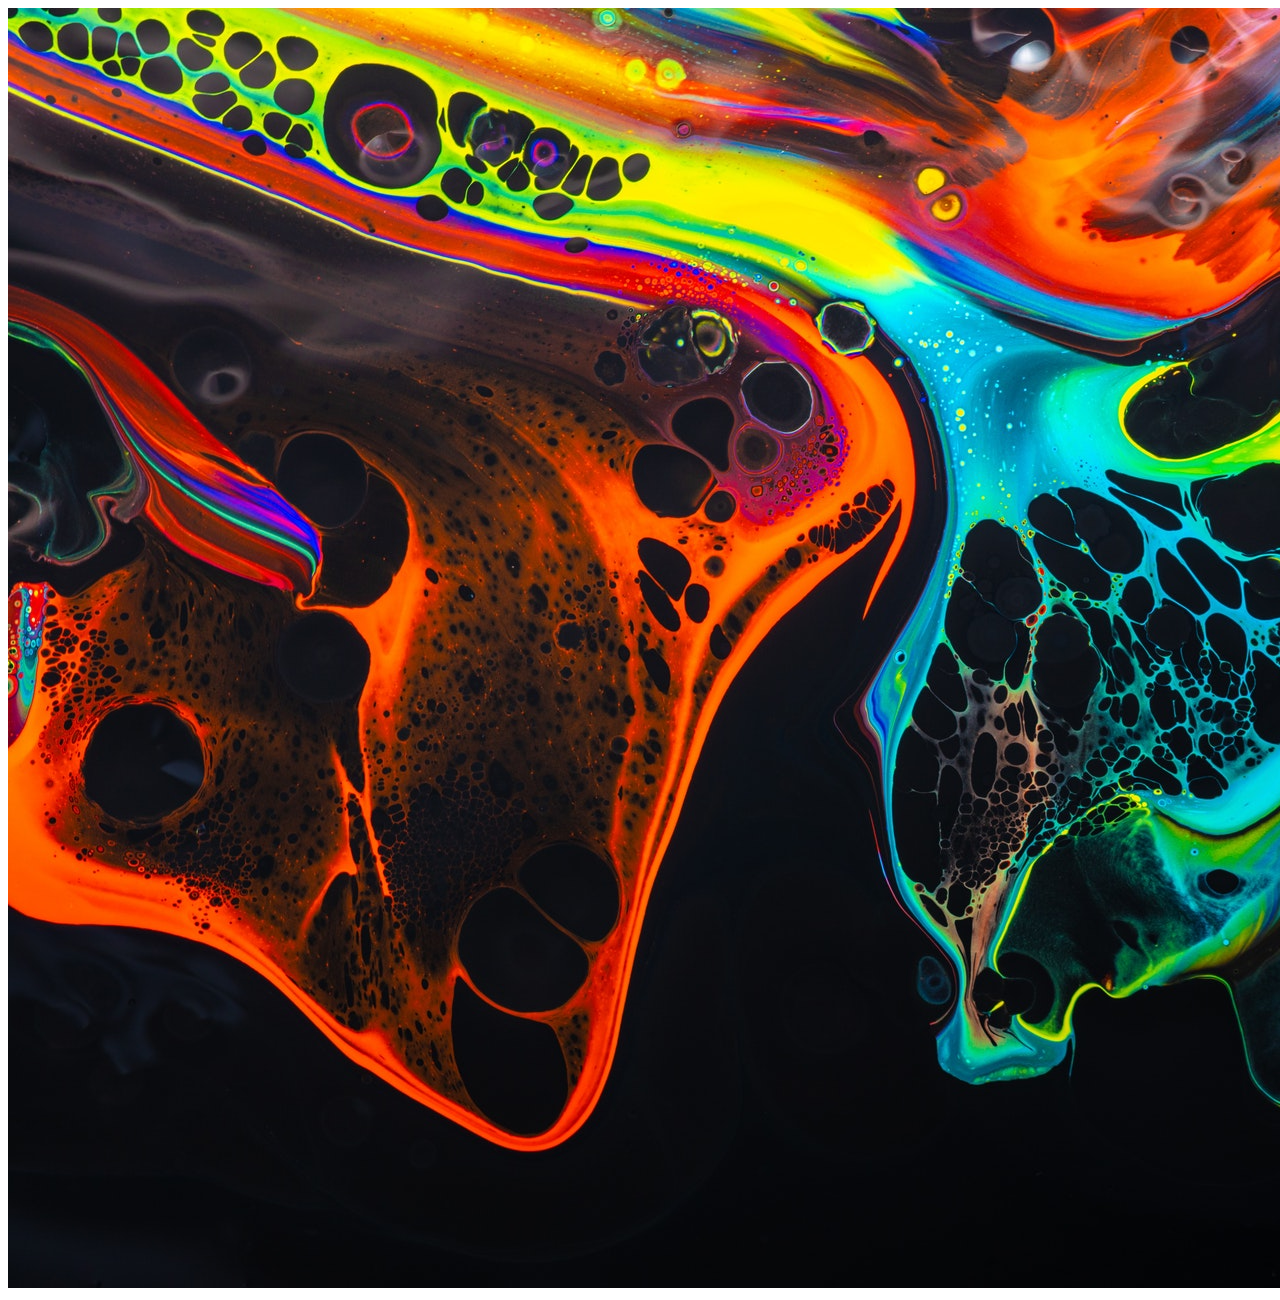
==== front_End/index.html @ 8d7f4f4f "primer prueba" ====
<!DOCTYPE html>
<html lang="en">
<head>
    <meta charset="UTF-8">
    <meta http-equiv="X-UA-Compatible" content="IE=edge">
    <meta name="viewport" content="width=device-width, initial-scale=1.0">
    <link rel="stylesheet" href="style.css">
    <title>Document</title>
</head>
<body>
    <header>
        <nav>

        </nav>
        <div>
            <img src="img/pexels-alexander-ant-4585185.jpg" alt="banner image">
        </div>
    </header>
    <main>

    </main>
    <footer>

    </footer>
    <script>

    </script>    
</body>
</html>
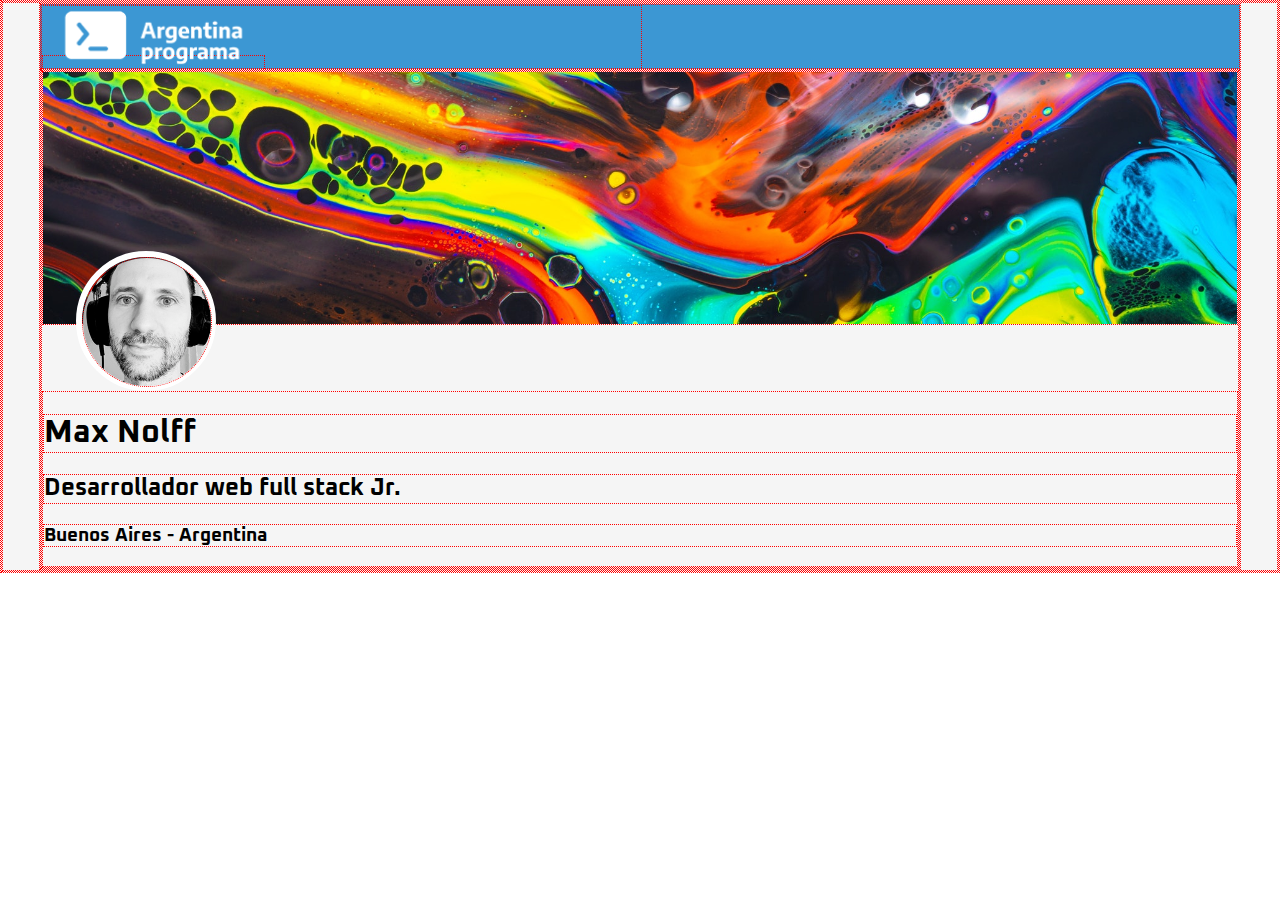
==== commit d6768c06: "tomando formato" ====
--- a/front_End/index.html
+++ b/front_End/index.html
@@ -4,26 +4,94 @@
     <meta charset="UTF-8">
     <meta http-equiv="X-UA-Compatible" content="IE=edge">
     <meta name="viewport" content="width=device-width, initial-scale=1.0">
-    <link rel="stylesheet" href="style.css">
+    <link rel="stylesheet" href="css/normalize.css">
+    <link rel="stylesheet" type="text/css" href="css/style.css">
+    <link rel="preconnect" href="https://fonts.googleapis.com">
+<link rel="preconnect" href="https://fonts.gstatic.com" crossorigin>
+<link rel="preconnect" href="https://fonts.googleapis.com">
+<link rel="preconnect" href="https://fonts.gstatic.com" crossorigin>
+<link href="https://fonts.googleapis.com/css2?family=Oxanium:wght@200;300;400;500;600;700;800&display=swap" rel="stylesheet">
     <title>Document</title>
 </head>
 <body>
-    <header>
-        <nav>
-
-        </nav>
-        <div>
-            <img src="img/pexels-alexander-ant-4585185.jpg" alt="banner image">
+    <header id="header" class="header">
+        <div class="header__container">
+            <div class="navbar">
+                <div class="navbar__logo-container">
+                    <a href="https://www.argentina.gob.ar/produccion/transformacion-digital-y-economia-del-conocimiento/argentina-programa" target="_blank">
+                        <img class="navbar__logo" src="img/APLogo.png" alt="Logo Argentina Programa">
+                    </a>
+                </div>
+                <nav id="navbar__menu" class="navbar__menu navbar__menu--closed" role="navigation">
+                    <div class="navbar__menu-container">   
+                        <div>
+                            <ul>
+                                <li><a href="#">Inicio</a></li>
+                                <li><a href="#">Acerca de</a></li>
+                                <li><a href="#">Experiencia</a></li>
+                                <li><a href="#">Educación</a></li>
+                                <li><a href="#">Habilidades</a></li>
+                                <li><a href="#">Proyectos</a></li>
+                            </ul>
+                        </div>             
+                        <div class="contenedor-Login">
+                            <button id="Contenedor--Login__btn" class="Login__btn">ingresar</button>
+                        </div>
+                        <div>
+                            <a href=""><img src="" alt=""></a>
+                            <a href=""><img src="" alt=""></a>
+                        </div>
+                    </div>
+                </nav>
+            </div>
+            <section id="profile" >
+                <div class="card card__profile">
+                    <div class="profile__cover-container">
+                        <img class="profile__cover-img" src="img/pexels-alexander-ant-4585185.jpg" alt="banner image">
+                    </div>
+                    <div class="profile__img-portrait">
+                        <div class="profile__img-container">
+                            <img class="profile__img" src="img/FotoPerfil.png" alt="Foto de perfil">
+                        </div>
+                    </div>
+                    <div class="profile__text">
+                        <h1 class="profile__user-name">Max Nolff</h1>
+                        <h2 class="profile__subtitle">Desarrollador web full stack Jr.</h2>
+                        <h3 class="profile__location">Buenos Aires - Argentina</h3>
+                    </div>
+                </div>
+            </section>
         </div>
     </header>
-    <main>
-
+    <!--
+    <main>        
+        <section id="about">
+            <h2>Acerca de</h2>
+            <p>
+                Soy un <em>Desarrollador Web Full Stak Jr.</em> en busca de su primer trabhajo en IT
+            </p>
+        </section>
+        <section id="experience">
+            <h2>Experiencia</h2>
+        </section>
+        <section id="education">
+            <h2>Educación</h2>
+        </section>
+        <section id="skills">
+            <h2>Habilidades</h2>
+        </section>
+        <section id="projects">
+            <h2>Proyectos</h2>
+        </section>
     </main>
     <footer>
-
+        <svg height="32" aria-hidden="true" viewBox="0 0 16 16" version="1.1" width="32" data-view-component="true" class="octicon octicon-mark-github v-align-middle">
+            <path fill-rule="evenodd" d="M8 0C3.58 0 0 3.58 0 8c0 3.54 2.29 6.53 5.47 7.59.4.07.55-.17.55-.38 0-.19-.01-.82-.01-1.49-2.01.37-2.53-.49-2.69-.94-.09-.23-.48-.94-.82-1.13-.28-.15-.68-.52-.01-.53.63-.01 1.08.58 1.23.82.72 1.21 1.87.87 2.33.66.07-.52.28-.87.51-1.07-1.78-.2-3.64-.89-3.64-3.95 0-.87.31-1.59.82-2.15-.08-.2-.36-1.02.08-2.12 0 0 .67-.21 2.2.82.64-.18 1.32-.27 2-.27.68 0 1.36.09 2 .27 1.53-1.04 2.2-.82 2.2-.82.44 1.1.16 1.92.08 2.12.51.56.82 1.27.82 2.15 0 3.07-1.87 3.75-3.65 3.95.29.25.54.73.54 1.48 0 1.07-.01 1.93-.01 2.2 0 .21.15.46.55.38A8.013 8.013 0 0016 8c0-4.42-3.58-8-8-8z"></path>
+        </svg>
     </footer>
     <script>
 
-    </script>    
+    </script> 
+-->   
 </body>
 </html>--- a/front_End/css/style.css
+++ b/front_End/css/style.css
@@ -0,0 +1,82 @@
+/*----------VARIABLES----------*/
+
+:root {
+    /*----------colores-----------*/
+
+    --color-primario: #3c97d3;
+
+    /*----------fonts----------*/
+
+    --fuente-principal: 'Oxanium', cursive;
+}
+
+/*TEST*/
+* {
+    border: 1px dotted red;
+    font-family: var(--fuente-principal);
+    font-weight: 700;
+}
+
+.header__container {
+    margin: 0 auto;
+    max-width: 1200px;
+}
+
+/*----------HEADER----------*/
+
+.header {
+    background-color: #f5f5f5;
+     
+}
+
+.navbar {
+    background-color: var(--color-primario);    
+    height: 7vh;
+}
+
+.navbar__logo-container {
+    width: 50%;
+    height: 100%;     
+    display: inline-block;
+}
+
+.navbar__logo {        
+    display: inline-block;
+    height: 100%;
+}
+
+.navbar__menu--closed {
+    display: none;
+}
+
+.profile__cover-container {
+    margin: 0 auto;
+    max-width: 1200px;
+    height: 28vh;
+    overflow: hidden;    
+}
+.profile__cover-img {
+    width: 100%;
+}
+
+.profile__img-portrait {
+    display: inline-block;
+    margin-top: -74px;
+    margin-left: 34px;
+    border: 6px solid #fff;
+    width: 128px;
+    height: 128px;
+    border-radius: 100%;
+}
+
+.profile__img-container {
+    display: inline-block;
+    width: 100%;
+    height: 100%;
+    border-radius: 100%;
+    overflow: hidden;
+}
+
+.profile__img {
+    width: 100%;    
+}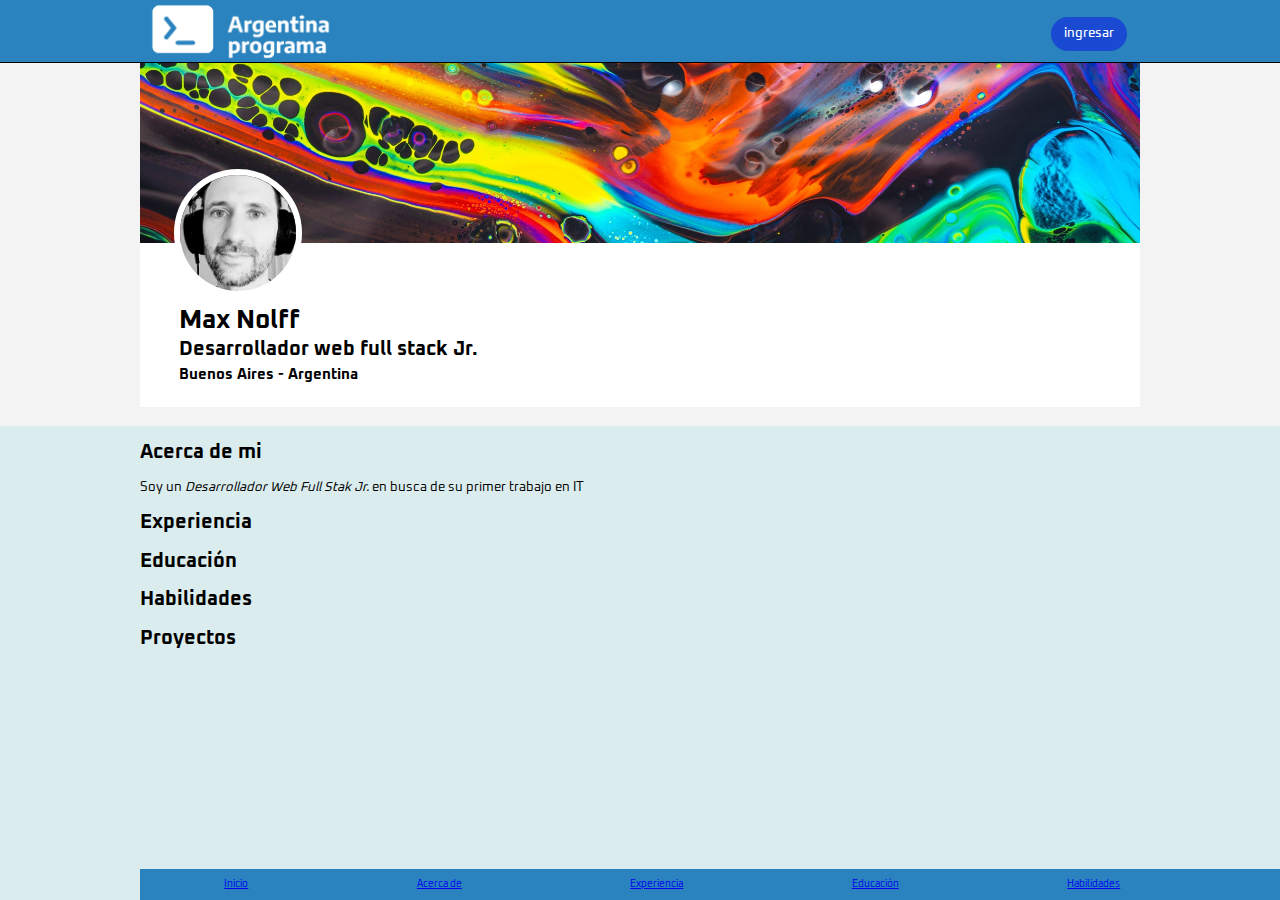
==== commit f7bef51f: "tomando forma" ====
--- a/front_End/index.html
+++ b/front_End/index.html
@@ -15,60 +15,64 @@
 </head>
 <body>
     <header id="header" class="header">
-        <div class="header__container">
-            <div class="navbar">
+        <div class="navbar">
+            <div class="container navbar__container">
                 <div class="navbar__logo-container">
-                    <a href="https://www.argentina.gob.ar/produccion/transformacion-digital-y-economia-del-conocimiento/argentina-programa" target="_blank">
+                    <a href="index.html">
                         <img class="navbar__logo" src="img/APLogo.png" alt="Logo Argentina Programa">
                     </a>
                 </div>
-                <nav id="navbar__menu" class="navbar__menu navbar__menu--closed" role="navigation">
-                    <div class="navbar__menu-container">   
-                        <div>
-                            <ul>
-                                <li><a href="#">Inicio</a></li>
-                                <li><a href="#">Acerca de</a></li>
-                                <li><a href="#">Experiencia</a></li>
-                                <li><a href="#">Educación</a></li>
-                                <li><a href="#">Habilidades</a></li>
-                                <li><a href="#">Proyectos</a></li>
-                            </ul>
-                        </div>             
-                        <div class="contenedor-Login">
-                            <button id="Contenedor--Login__btn" class="Login__btn">ingresar</button>
-                        </div>
-                        <div>
-                            <a href=""><img src="" alt=""></a>
-                            <a href=""><img src="" alt=""></a>
-                        </div>
+                <nav class="navbar__menu-container" role="navigation">                    
+                    <ul class="navbar__menu">
+                        <li class="navbar__menu__item">
+                            <a href="#">Inicio</a>
+                        </li>
+                        <li class="navbar__menu__item">
+                            <a href="#">Acerca de</a>
+                        </li>
+                        <li class="navbar__menu__item">
+                            <a href="#">Experiencia</a>
+                        </li>
+                        <li class="navbar__menu__item">
+                            <a href="#">Educación</a>
+                        </li>
+                        <li class="navbar__menu__item">
+                            <a href="#">Habilidades</a>
+                        </li>
+                        <li class="navbar__menu__item">
+                            <a href="#">Proyectos</a>
+                        </li>
+                    </ul>                    
+                </nav>
+                <div class="contenedor-login">
+                    <button id="btn__login" class="btn__login">ingresar</button>
+                </div>
+            </div>            
+        </div>
+        <section id="profile" class="container">
+            <div class="card card__profile">
+                <div class="container profile__cover-container">
+                    <img class="profile__cover-img" src="img/pexels-alexander-ant-4585185.jpg" alt="banner image">
+                </div>
+                <div class="profile__img-portrait">
+                    <div class="profile__img-container">
+                        <img class="profile__img" src="img/FotoPerfil.png" alt="Foto de perfil">
                     </div>
-                </nav>
+                </div>                
+                <div class="profile__text">
+                    <h1 class="profile__user-name">Max Nolff</h1>
+                    <h2 class="profile__subtitle">Desarrollador web full stack Jr.</h2>
+                    <h3 class="profile__location">Buenos Aires - Argentina</h3>
+                </div>
             </div>
-            <section id="profile" >
-                <div class="card card__profile">
-                    <div class="profile__cover-container">
-                        <img class="profile__cover-img" src="img/pexels-alexander-ant-4585185.jpg" alt="banner image">
-                    </div>
-                    <div class="profile__img-portrait">
-                        <div class="profile__img-container">
-                            <img class="profile__img" src="img/FotoPerfil.png" alt="Foto de perfil">
-                        </div>
-                    </div>
-                    <div class="profile__text">
-                        <h1 class="profile__user-name">Max Nolff</h1>
-                        <h2 class="profile__subtitle">Desarrollador web full stack Jr.</h2>
-                        <h3 class="profile__location">Buenos Aires - Argentina</h3>
-                    </div>
-                </div>
-            </section>
-        </div>
+        </section>                    
     </header>
-    <!--
-    <main>        
+    
+    <main class="container">        
         <section id="about">
-            <h2>Acerca de</h2>
+            <h2>Acerca de mi</h2>
             <p>
-                Soy un <em>Desarrollador Web Full Stak Jr.</em> en busca de su primer trabhajo en IT
+                Soy un <em>Desarrollador Web Full Stak Jr.</em> en busca de su primer trabajo en IT
             </p>
         </section>
         <section id="experience">
@@ -84,14 +88,10 @@
             <h2>Proyectos</h2>
         </section>
     </main>
-    <footer>
-        <svg height="32" aria-hidden="true" viewBox="0 0 16 16" version="1.1" width="32" data-view-component="true" class="octicon octicon-mark-github v-align-middle">
-            <path fill-rule="evenodd" d="M8 0C3.58 0 0 3.58 0 8c0 3.54 2.29 6.53 5.47 7.59.4.07.55-.17.55-.38 0-.19-.01-.82-.01-1.49-2.01.37-2.53-.49-2.69-.94-.09-.23-.48-.94-.82-1.13-.28-.15-.68-.52-.01-.53.63-.01 1.08.58 1.23.82.72 1.21 1.87.87 2.33.66.07-.52.28-.87.51-1.07-1.78-.2-3.64-.89-3.64-3.95 0-.87.31-1.59.82-2.15-.08-.2-.36-1.02.08-2.12 0 0 .67-.21 2.2.82.64-.18 1.32-.27 2-.27.68 0 1.36.09 2 .27 1.53-1.04 2.2-.82 2.2-.82.44 1.1.16 1.92.08 2.12.51.56.82 1.27.82 2.15 0 3.07-1.87 3.75-3.65 3.95.29.25.54.73.54 1.48 0 1.07-.01 1.93-.01 2.2 0 .21.15.46.55.38A8.013 8.013 0 0016 8c0-4.42-3.58-8-8-8z"></path>
-        </svg>
+    <footer>        
     </footer>
     <script>
 
-    </script> 
--->   
+    </script>
 </body>
 </html>--- a/front_End/css/style.css
+++ b/front_End/css/style.css
@@ -3,56 +3,112 @@
 :root {
     /*----------colores-----------*/
 
-    --color-primario: #3c97d3;
+    --color-primario: #2a83be;
+    --color-fondo: rgb(218, 236, 238);
 
     /*----------fonts----------*/
 
-    --fuente-principal: 'Oxanium', cursive;
+    --fuente-principal: 'Oxanium', monospace;
+
+    /*----------font sizes----------*/
+    --fs-S: 13px;
+    --fs-M: 16px;
+    --fs-L: 20px;
 }
 
 /*TEST*/
-* {
-    border: 1px dotted red;
-    font-family: var(--fuente-principal);
-    font-weight: 700;
+*,
+*::before,
+*::after {
+    /*border: 1px dotted red;*/
+    box-sizing: border-box;
 }
 
-.header__container {
-    margin: 0 auto;
-    max-width: 1200px;
+html {
+    font-size: var(--fs-S);
+}
+
+body {
+    font-family: var(--fuente-principal);    
+    background-color: var(--color-fondo)
 }
 
 /*----------HEADER----------*/
 
 .header {
-    background-color: #f5f5f5;
-     
+    background-color: #f3f3f3;
+    width: 100%;
+    padding-bottom: 1.5em;
 }
 
 .navbar {
-    background-color: var(--color-primario);    
-    height: 7vh;
+    background-color: var(--color-primario);
+    width: 100vw;
+    max-height: 7vh;
+    min-height: 4rem;
+    border-bottom: 1px solid #000;
 }
 
-.navbar__logo-container {
-    width: 50%;
-    height: 100%;     
-    display: inline-block;
+.container {
+    width: 100%;
+    max-width: 1000px;
+    margin: 0 auto;
+    
 }
 
-.navbar__logo {        
-    display: inline-block;
-    height: 100%;
+.navbar__container {
+    display: flex;
+    justify-content: space-between;
+    align-items: center;
 }
 
-.navbar__menu--closed {
-    display: none;
+.navbar__logo-container {    
+    display: inline-block;    
+    padding-left: .5rem;    
+}
+
+.navbar__logo {
+    display: inline-block;
+    max-height: 7vh;
+    min-height: 4rem;
+}
+
+.navbar__menu-container {    
+    background-color: var(--color-primario);
+    position: fixed;    
+    bottom: 0;
+}
+
+.navbar__menu {
+    font-size:.75rem;
+    width: 100vw;
+    display: flex;
+    justify-content: space-around;
+    padding: 0;    
+}
+
+.navbar__menu__item {
+    list-style: none;
+    text-align: center;
+}
+
+.btn__login {
+    margin-right: 1rem;
+    background-color: rgb(25, 74, 209);
+    border-radius: 50px;
+    padding: .7em 1em;
+    color: #fff;
+    border: none;
+    font-weight: 500;    
+}
+
+.card__profile {    
+    background-color: #fff
 }
 
 .profile__cover-container {
-    margin: 0 auto;
-    max-width: 1200px;
-    height: 28vh;
+    height: 20vh;
+    min-height: 9rem;
     overflow: hidden;    
 }
 .profile__cover-img {
@@ -79,4 +135,18 @@
 
 .profile__img {
     width: 100%;    
+}
+
+.profile__divisor {
+    width: 100%;
+    height: 3.5rem;
+    background-color: var(--color-primario);
+    margin-top: -55px;
+}
+
+.profile__text {
+    padding-left: 3rem;
+    padding-bottom: 1rem;
+    margin-top: 0;
+    line-height: .5;
 }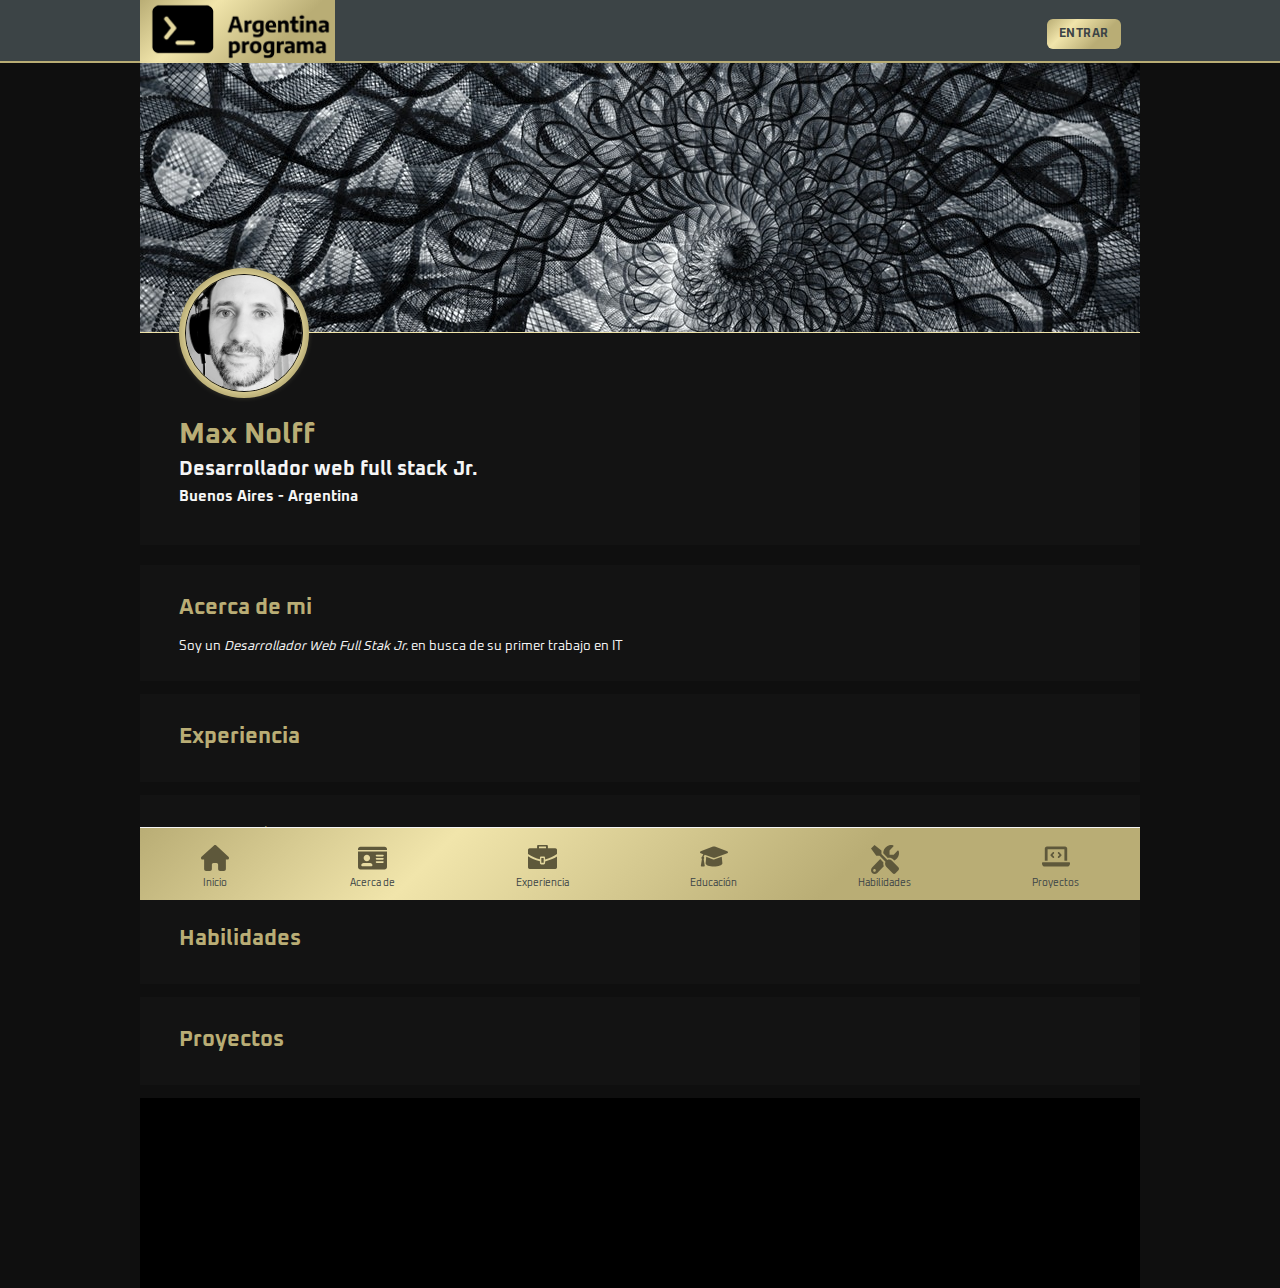
==== commit 6a47ff02: "navbar lista" ====
--- a/front_End/index.html
+++ b/front_End/index.html
@@ -5,12 +5,10 @@
     <meta http-equiv="X-UA-Compatible" content="IE=edge">
     <meta name="viewport" content="width=device-width, initial-scale=1.0">
     <link rel="stylesheet" href="css/normalize.css">
-    <link rel="stylesheet" type="text/css" href="css/style.css">
+    <link rel="stylesheet" type="text/css" href="css/style.css">    
     <link rel="preconnect" href="https://fonts.googleapis.com">
-<link rel="preconnect" href="https://fonts.gstatic.com" crossorigin>
-<link rel="preconnect" href="https://fonts.googleapis.com">
-<link rel="preconnect" href="https://fonts.gstatic.com" crossorigin>
-<link href="https://fonts.googleapis.com/css2?family=Oxanium:wght@200;300;400;500;600;700;800&display=swap" rel="stylesheet">
+    <link rel="preconnect" href="https://fonts.gstatic.com" crossorigin>
+    <link href="https://fonts.googleapis.com/css2?family=Oxanium:wght@200;300;400;500;600;700;800&display=swap" rel="stylesheet">
     <title>Document</title>
 </head>
 <body>
@@ -22,37 +20,70 @@
                         <img class="navbar__logo" src="img/APLogo.png" alt="Logo Argentina Programa">
                     </a>
                 </div>
-                <nav class="navbar__menu-container" role="navigation">                    
+                <nav class="navbar__menu-container">
                     <ul class="navbar__menu">
                         <li class="navbar__menu__item">
-                            <a href="#">Inicio</a>
+                            <a class="navbar__menu__link" href="#header">
+                                <div class="menu__icon">
+                                    <img src="img/home-icon.svg" alt="">
+                                </div>
+                                <div class="menu__name">Inicio</div>
+                            </a>
                         </li>
                         <li class="navbar__menu__item">
-                            <a href="#">Acerca de</a>
+                            <a class="navbar__menu__link" href="#about">
+                                <div class="menu__icon">
+                                    <img src="img/about-icon.svg" alt="">
+                                </div>
+                                <div class="menu__name">Acerca de</div>                                
+                            </a>
                         </li>
                         <li class="navbar__menu__item">
-                            <a href="#">Experiencia</a>
+                            <a class="navbar__menu__link" href="#experience">
+                                <div class="menu__icon">
+                                    <img src="img/experience-icon.svg" alt="">
+                                </div>
+                                <div class="menu__name">Experiencia</div>
+                            </a>
                         </li>
                         <li class="navbar__menu__item">
-                            <a href="#">Educación</a>
+                            <a class="navbar__menu__link" href="#education">
+                                <div class="menu__icon">
+                                    <img src="img/education-icon.svg" alt="">
+                                </div>
+                                <div class="menu__name">Educación</div>
+                            </a>
                         </li>
                         <li class="navbar__menu__item">
-                            <a href="#">Habilidades</a>
+                            <a class="navbar__menu__link" href="#skills">
+                                <div class="menu__icon">
+                                    <img src="img/skills-icon.svg" alt="">
+                                </div>
+                                <div class="menu__name">Habilidades</div>
+                            </a>
                         </li>
                         <li class="navbar__menu__item">
-                            <a href="#">Proyectos</a>
+                            <a class="navbar__menu__link" href="#projects">
+                                <div class="menu__icon">
+                                    <img src="img/project-icon.svg" alt="">
+                                </div>
+                                <div class="menu__name">Proyectos</div>
+                            </a>
                         </li>
                     </ul>                    
                 </nav>
                 <div class="contenedor-login">
-                    <button id="btn__login" class="btn__login">ingresar</button>
+                    <button id="btn__login" class="btn__login">entrar</button>
                 </div>
             </div>            
         </div>
         <section id="profile" class="container">
-            <div class="card card__profile">
+            <div class="card__profile">
                 <div class="container profile__cover-container">
-                    <img class="profile__cover-img" src="img/pexels-alexander-ant-4585185.jpg" alt="banner image">
+                    <img class="profile__cover-img" src="img/banner-img.jpg" alt="banner image">
+                </div>
+                <div class="profile__socialmedia">
+                    
                 </div>
                 <div class="profile__img-portrait">
                     <div class="profile__img-container">
@@ -60,35 +91,35 @@
                     </div>
                 </div>                
                 <div class="profile__text">
-                    <h1 class="profile__user-name">Max Nolff</h1>
-                    <h2 class="profile__subtitle">Desarrollador web full stack Jr.</h2>
-                    <h3 class="profile__location">Buenos Aires - Argentina</h3>
+                    <h1 class="profile__user-name highlight-text mrg-1">Max Nolff</h1>
+                    <h2 class="profile__subtitle mrg-1">Desarrollador web full stack Jr.</h2>
+                    <h3 class="profile__location mrg-1">Buenos Aires - Argentina</h3>
                 </div>
             </div>
         </section>                    
     </header>
     
     <main class="container">        
-        <section id="about">
-            <h2>Acerca de mi</h2>
+        <section class="section card" id="about">
+            <h2 class="section__title highlight-text">Acerca de mi</h2>
             <p>
                 Soy un <em>Desarrollador Web Full Stak Jr.</em> en busca de su primer trabajo en IT
             </p>
         </section>
-        <section id="experience">
-            <h2>Experiencia</h2>
+        <section class="section card" id="experience">
+            <h2 class="section__title highlight-text">Experiencia</h2>
         </section>
-        <section id="education">
-            <h2>Educación</h2>
+        <section class="section card" id="education">
+            <h2 class="section__title highlight-text">Educación</h2>
         </section>
-        <section id="skills">
-            <h2>Habilidades</h2>
+        <section class="section card" id="skills">
+            <h2 class="section__title highlight-text">Habilidades</h2>
         </section>
-        <section id="projects">
-            <h2>Proyectos</h2>
+        <section class="section card" id="projects">
+            <h2 class="section__title highlight-text">Proyectos</h2>
         </section>
     </main>
-    <footer>        
+    <footer id="footer" class="footer">        
     </footer>
     <script>
 
--- a/front_End/css/style.css
+++ b/front_End/css/style.css
@@ -3,8 +3,12 @@
 :root {
     /*----------colores-----------*/
 
-    --color-primario: #2a83be;
-    --color-fondo: rgb(218, 236, 238);
+    --color-primario: #3c4446;
+    --color-secundario: #b9ad75;
+    --color-luces: #f1e5ab;
+    --color-fondo: #0f0f0f;
+    --color-fondo-cards: #131313;
+    --color-fuente: #f5f5f5;
 
     /*----------fonts----------*/
 
@@ -16,7 +20,6 @@
     --fs-L: 20px;
 }
 
-/*TEST*/
 *,
 *::before,
 *::after {
@@ -30,58 +33,89 @@
 
 body {
     font-family: var(--fuente-principal);    
-    background-color: var(--color-fondo)
-}
-
-/*----------HEADER----------*/
-
-.header {
-    background-color: #f3f3f3;
+    background-color: var(--color-fondo);
+    color: var(--color-fuente);
+}
+
+img {
+    width: 100%;
+}
+
+/*----------REUSABLE------------*/
+
+.container {
+    width: 100%;
+    max-width: 1000px;
+    margin: 0 auto;    
+}
+
+.card {
+    background-color: var(--color-fondo-cards);
+    padding: 1em 3em;
+    width: 100%;
+    max-width: 1000px;
+    margin-bottom: 1rem;
+}
+
+.mrg-1 {
+    margin-bottom: 0;
+    margin-top: .5rem;
+}
+
+.highlight-text {
+    color: var(--color-secundario);
+}
+
+/*----------------------------------------- HEADER ------------------------------------*/
+
+.header {    
     width: 100%;
     padding-bottom: 1.5em;
 }
+
+/* --------------------------------------- NAVBAR ------------------------------------------ */
 
 .navbar {
     background-color: var(--color-primario);
-    width: 100vw;
+    width: 100%;
     max-height: 7vh;
     min-height: 4rem;
-    border-bottom: 1px solid #000;
-}
-
-.container {
-    width: 100%;
-    max-width: 1000px;
-    margin: 0 auto;
-    
+    border-bottom: 2px solid var(--color-secundario);
 }
 
 .navbar__container {
     display: flex;
     justify-content: space-between;
-    align-items: center;
-}
-
-.navbar__logo-container {    
+    align-items: center;    
+}
+
+.navbar__logo-container {
+    background: linear-gradient(135deg, var(--color-secundario), var(--color-luces) 30%, var(--color-secundario) 70%);
     display: inline-block;    
     padding-left: .5rem;    
 }
 
-.navbar__logo {
+.navbar__logo {    
     display: inline-block;
     max-height: 7vh;
     min-height: 4rem;
+    filter: invert(100%);
+
 }
 
 .navbar__menu-container {    
-    background-color: var(--color-primario);
+    background: linear-gradient(135deg, var(--color-secundario), var(--color-luces) 30%, var(--color-secundario) 70%);
     position: fixed;    
     bottom: 0;
+    border-top: 1px solid var(--color-fuente);
+    width: 100%;
+    max-width: 1000px;
+    padding-top: .5rem;
 }
 
 .navbar__menu {
-    font-size:.75rem;
-    width: 100vw;
+    font-size:.8rem;
+    width: 100%;
     display: flex;
     justify-content: space-around;
     padding: 0;    
@@ -89,40 +123,80 @@
 
 .navbar__menu__item {
     list-style: none;
-    text-align: center;
+    text-align: center;    
+}
+
+.navbar__menu__link {
+    color: var(--color-primario);
+    text-decoration: none;
+    display:flex;
+    align-items: center;
+    flex-direction: column;    
+}
+
+.menu__icon {
+    width: 2.2rem;
+    height: 2.5rem;
+    filter: invert(33%) sepia(21%) saturate(670%) hue-rotate(12deg) brightness(92%) contrast(86%);
+}
+
+.navbar__menu__link:hover,
+.navbar__menu__link:active,
+.navbar__menu__link:focus {    
+    font-weight: 600;
+    color: black;
+    filter: brightness(0%) contrast(100%);    
+}
+
+.menu__name {
+    vertical-align: baseline;
 }
 
 .btn__login {
-    margin-right: 1rem;
-    background-color: rgb(25, 74, 209);
-    border-radius: 50px;
+    margin-right: 1.5rem;
+    background: linear-gradient(135deg, var(--color-secundario), var(--color-luces) 30%, var(--color-secundario) 70%);
+    border-radius: .5em;
     padding: .7em 1em;
-    color: #fff;
+    color: var(--color-primario);
     border: none;
-    font-weight: 500;    
-}
+    font-size: .9rem;
+    font-weight: 700;
+    letter-spacing: .5px;
+    text-transform: uppercase;
+}
+
+.btn__login:active {
+    box-shadow: 2px -2px 5px var(--color-luces), -2px 2px 5px var(--color-luces), -2px -2px 5px var(--color-luces), 2px 2px 5px var(--color-luces);
+}
+
+/*---------------------------------------navbar end-----------------------------------------*/
+
+/*------------------------------------------PROFILE----------------------------------------*/
 
 .card__profile {    
-    background-color: #fff
+    background-color: var(--color-fondo-cards);
 }
 
 .profile__cover-container {
-    height: 20vh;
-    min-height: 9rem;
-    overflow: hidden;    
+    display: flex;
+    align-items: center;
+    overflow: hidden;
+    max-height: 30vh;
+    border-bottom: 1px solid var(--color-luces);
 }
 .profile__cover-img {
-    width: 100%;
+    height: 100%;
 }
 
 .profile__img-portrait {
     display: inline-block;
-    margin-top: -74px;
-    margin-left: 34px;
-    border: 6px solid #fff;
-    width: 128px;
-    height: 128px;
-    border-radius: 100%;
+    margin-top: -5em;
+    margin-left: 3em;
+    padding: 6px;
+    background-color: var(--color-secundario);    
+    width: 10rem;
+    height: 10rem;
+    border-radius: 100%;    
 }
 
 .profile__img-container {
@@ -130,6 +204,8 @@
     width: 100%;
     height: 100%;
     border-radius: 100%;
+    border: 1px solid var(--color-fondo);
+    box-shadow: 0 0 10px var(--color-luces);
     overflow: hidden;
 }
 
@@ -145,8 +221,22 @@
 }
 
 .profile__text {
-    padding-left: 3rem;
-    padding-bottom: 1rem;
-    margin-top: 0;
-    line-height: .5;
+    padding: 1rem 3rem 3rem 3rem;        
+    line-height: 1.2;
+}
+
+.profile__user-name {
+    font-size: 2.2rem;    
+}
+
+.section__title {
+    font-size: 1.7rem;
+}
+
+.footer {
+    width: 100%;
+    max-width: 1000px;
+    height: 190px;
+    background-color: #000000;
+    margin: 0 auto;
 }